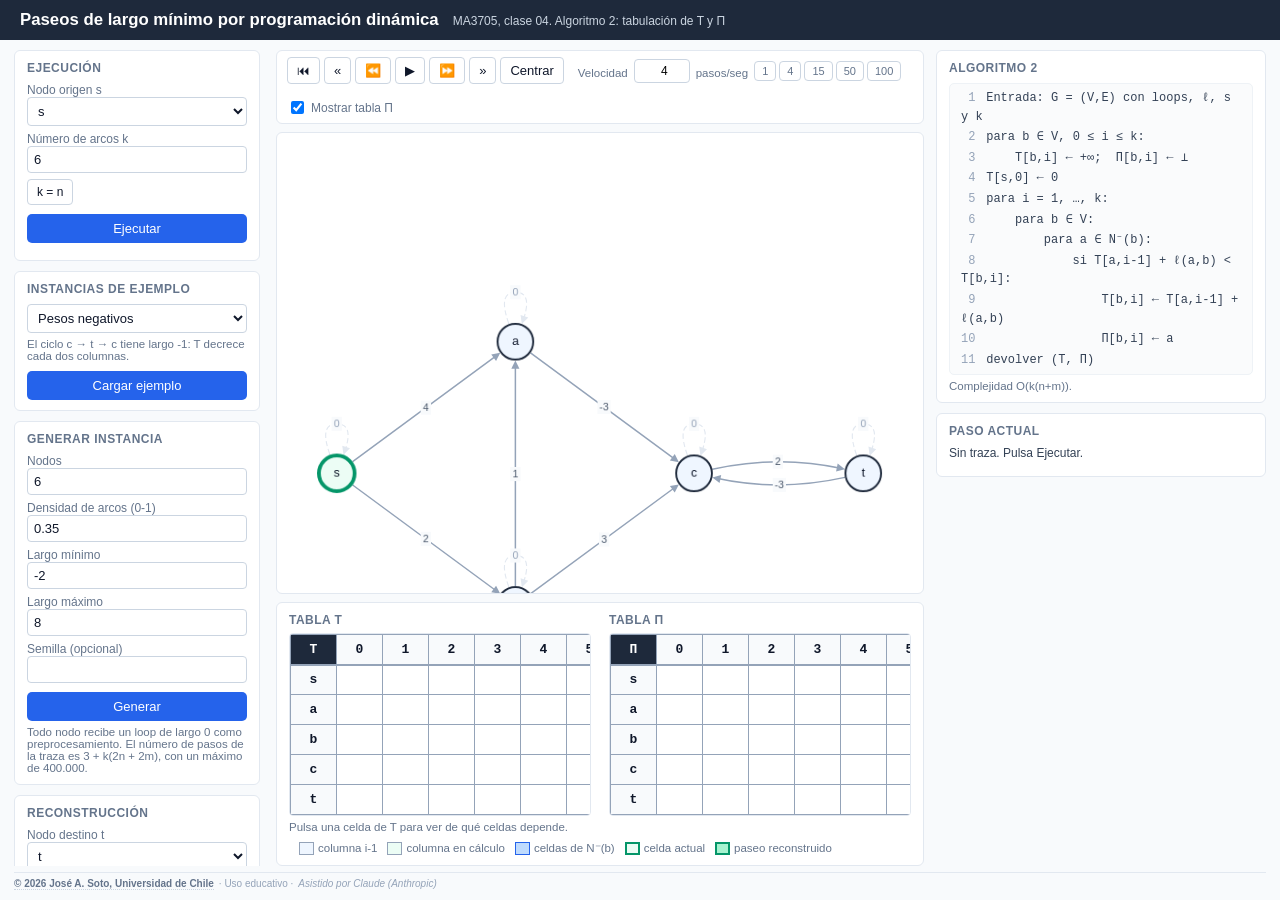
==== docs/dp/index.html @ f5203ad5 "dp: marcar el paseo reconstruido en el digrafo y en las tablas El paseo se marca solo al terminar el" ====
<!DOCTYPE html>
<html lang="es">
<head>
<meta charset="utf-8">
<meta name="viewport" content="width=device-width, initial-scale=1">
<title>Programación dinámica: paseos de largo mínimo</title>
<meta http-equiv="Content-Security-Policy"
      content="default-src 'self'; script-src 'self'; style-src 'self' 'unsafe-inline'; img-src 'self' data:; connect-src 'none'; base-uri 'none'; form-action 'none'; object-src 'none'">
<link rel="stylesheet" href="css/estilo.css?v=9">
<script src="../js/cytoscape.min.js?v=3.30.2"></script>
</head>
<body>
<div class="app">
  <header class="cabecera">
    <h1>Paseos de largo mínimo por programación dinámica</h1>
    <span class="subtitulo">MA3705, clase 04. Algoritmo 2: tabulación de T y &Pi;</span>
  </header>

  <div class="fila">
    <div class="columna-controles">
      <section class="panel">
        <h2>Ejecución</h2>
        <label for="dd-origen">Nodo origen s</label>
        <select id="dd-origen"></select>
        <label for="in-k">Número de arcos k</label>
        <input id="in-k" type="number" min="0" max="200" step="1" value="6">
        <button id="btn-k-igual-n" type="button" title="Usar k igual al número de nodos">k = n</button>
        <button id="btn-ejecutar" class="btn-primario">Ejecutar</button>
        <div id="txt-resultado" class="txt-estado"></div>
      </section>

      <section class="panel">
        <h2>Instancias de ejemplo</h2>
        <select id="dd-ejemplo"></select>
        <div id="txt-ejemplo" class="txt-ayuda"></div>
        <button id="btn-ejemplo" class="btn-primario">Cargar ejemplo</button>
      </section>

      <section class="panel">
        <h2>Generar instancia</h2>
        <label for="in-n">Nodos</label>
        <input id="in-n" type="number" min="2" max="200" step="1" value="6">
        <label for="in-densidad">Densidad de arcos (0-1)</label>
        <input id="in-densidad" type="number" min="0" max="1" step="0.05" value="0.35">
        <label for="in-largo-min">Largo mínimo</label>
        <input id="in-largo-min" type="number" step="1" value="-2">
        <label for="in-largo-max">Largo máximo</label>
        <input id="in-largo-max" type="number" step="1" value="8">
        <label for="in-semilla">Semilla (opcional)</label>
        <input id="in-semilla" type="number">
        <button id="btn-generar" class="btn-primario">Generar</button>
        <div id="txt-generar"></div>
        <div class="txt-ayuda">Todo nodo recibe un loop de largo 0 como preprocesamiento.
          El número de pasos de la traza es 3 + k(2n + 2m), con un máximo de 400.000.</div>
      </section>

      <section class="panel">
        <h2>Reconstrucción</h2>
        <label for="dd-destino">Nodo destino t</label>
        <select id="dd-destino"></select>
        <div id="txt-paseo" class="txt-ayuda">Disponible al terminar el cálculo.</div>
        <div class="txt-ayuda">El paseo queda marcado en el digrafo y en las tablas.</div>
      </section>

      <section class="panel">
        <h2>Archivo</h2>
        <label class="btn-archivo">Cargar JSON<input id="in-cargar" type="file" accept=".json" hidden></label>
        <button id="btn-guardar">Guardar JSON</button>
        <button id="btn-tabla-csv">Tabla T en CSV</button>
        <div id="txt-archivo" class="txt-estado"></div>
      </section>
    </div>

    <div class="columna-centro">
      <div class="barra">
        <div class="grupo-botones">
          <button id="btn-reiniciar" title="Reiniciar">&#9198;</button>
          <button id="btn-col-anterior" title="Columna anterior">&laquo;</button>
          <button id="btn-anterior" title="Paso anterior">&#9194;</button>
          <button id="btn-play" title="Reproducir o pausar">&#9654;</button>
          <button id="btn-siguiente" title="Paso siguiente">&#9193;</button>
          <button id="btn-col-siguiente" title="Columna siguiente">&raquo;</button>
          <button id="btn-centrar" title="Centrar el grafo">Centrar</button>
        </div>
        <div class="grupo-velocidad">
          <span class="txt-ayuda">Velocidad</span>
          <input id="in-velocidad" type="number" min="1" max="100" step="1" class="entrada-velocidad">
          <span class="txt-ayuda">pasos/seg</span>
          <div id="atajos-velocidad" class="atajos"></div>
        </div>
        <label class="opcion"><input id="chk-pi" type="checkbox" checked> Mostrar tabla &Pi;</label>
      </div>

      <div id="cyto"></div>

      <div class="panel panel-tabla">
        <div class="par-tablas">
          <div class="bloque-tabla">
            <h2>Tabla T</h2>
            <div class="tabla-envoltura"><table id="tabla-t"></table></div>
          </div>
          <div class="bloque-tabla" id="bloque-pi">
            <h2>Tabla &Pi;</h2>
            <div class="tabla-envoltura"><table id="tabla-pi"></table></div>
          </div>
        </div>
        <div id="txt-seleccion" class="txt-ayuda">Pulsa una celda para ver de qué celdas depende.</div>
        <div class="leyenda">
          <span class="muestra col-previa"></span> columna i-1
          <span class="muestra col-actual"></span> columna en cálculo
          <span class="muestra vecina"></span> celdas de N&#8315;(b)
          <span class="muestra activa"></span> celda actual
          <span class="muestra paseo"></span> paseo reconstruido
        </div>
      </div>
    </div>

    <div class="columna-derecha">
      <section class="panel panel-codigo">
        <h2>Algoritmo 2</h2>
        <div id="pseudocodigo" class="bloque-codigo"></div>
        <div class="txt-ayuda">Complejidad O(k(n+m)).</div>
      </section>
      <section class="panel">
        <h2>Paso actual</h2>
        <div id="txt-paso" class="txt-estado"></div>
        <div id="txt-detalle" class="txt-detalle"></div>
      </section>
    </div>
  </div>

  <footer class="pie">
    <a class="pie-credito" href="https://github.com/joseasoto-uchile/algoritmos-combinatoriales/blob/main/LICENSE"
       target="_blank" rel="noopener noreferrer">&copy; 2026 Jos&eacute; A. Soto, Universidad de Chile</a>
    <span>&middot; Uso educativo &middot;</span>
    <span class="pie-asistencia">Asistido por Claude (Anthropic)</span>
  </footer>
</div>

<script src="js/digrafo.js?v=9"></script>
<script src="js/dp.js?v=9"></script>
<script src="js/ejemplos.js?v=9"></script>
<script src="js/viz.js?v=9"></script>
<script src="js/app.js?v=9"></script>
</body>
</html>
---- docs/dp/css/estilo.css ----
/* Paleta de las diapositivas de la clase 04. */
:root {
    --fondo: #F8FAFC;
    --texto: #0F172A;
    --azul-oscuro: #1E293B;
    --azul-medio: #2563EB;
    --celeste: #EFF6FF;
    --celeste-fuerte: #BFDBFE;
    --verde: #059669;
    --verde-suave: #ECFDF5;
    --verde-medio: #A7F3D0;
    --naranja: #DC2626;
    --naranja-suave: #FEF2F2;
    --gris: #E2E8F0;
    --gris-texto: #64748B;
}

* { box-sizing: border-box; }

html, body { height: 100%; margin: 0; }

body {
    font-family: -apple-system, "Segoe UI", Roboto, sans-serif;
    background: var(--fondo);
    color: var(--texto);
    font-size: 14px;
}

.app {
    height: 100vh;
    min-height: 700px;
    padding: 0 14px 10px;
    display: flex;
    flex-direction: column;
}

.cabecera {
    background: var(--azul-oscuro);
    color: #fff;
    margin: 0 -14px 10px;
    padding: 10px 20px;
    display: flex;
    align-items: baseline;
    gap: 14px;
    flex-wrap: wrap;
}

.cabecera h1 { font-size: 1.05rem; margin: 0; }
.cabecera .subtitulo { font-size: 12px; color: #CBD5E1; }

.fila {
    display: flex;
    gap: 12px;
    flex: 1;
    min-height: 0;
}

.columna-controles {
    flex: 0 0 250px;
    overflow-y: auto;
    display: flex;
    flex-direction: column;
    gap: 10px;
    padding-right: 4px;
}

.columna-centro {
    flex: 1 1 auto;
    min-width: 380px;
    display: flex;
    flex-direction: column;
    gap: 8px;
    min-height: 0;
}

.columna-derecha {
    flex: 0 0 330px;
    display: flex;
    flex-direction: column;
    gap: 10px;
    min-height: 0;
    overflow-y: auto;
}

.panel {
    background: #fff;
    border: 1px solid var(--gris);
    border-radius: 6px;
    padding: 10px 12px;
}

.panel h2 {
    margin: 0 0 8px;
    font-size: 12px;
    text-transform: uppercase;
    letter-spacing: 0.04em;
    color: var(--gris-texto);
}

.panel label { display: block; font-size: 12px; color: var(--gris-texto); margin-top: 6px; }

.panel input[type="number"], .panel select {
    width: 100%;
    padding: 5px 6px;
    border: 1px solid #CBD5E1;
    border-radius: 4px;
    font-size: 13px;
    background: #fff;
    color: var(--texto);
}

.btn-primario {
    margin-top: 9px;
    width: 100%;
    background: var(--azul-medio);
    color: #fff;
    border: none;
    border-radius: 5px;
    padding: 7px 10px;
    cursor: pointer;
    font-size: 13px;
}

.btn-primario:hover { background: #1D4ED8; }

.panel button:not(.btn-primario) {
    margin-top: 6px;
    padding: 5px 9px;
    border: 1px solid #CBD5E1;
    border-radius: 4px;
    background: #fff;
    cursor: pointer;
    font-size: 12px;
    color: var(--texto);
}

.btn-archivo {
    display: inline-block;
    margin-top: 6px;
    padding: 5px 9px;
    border: 1px solid #CBD5E1;
    border-radius: 4px;
    cursor: pointer;
    font-size: 12px;
    background: #fff;
}

.txt-estado { margin-top: 7px; font-size: 12px; color: #334155; }
.txt-ayuda { font-size: 11.5px; color: var(--gris-texto); margin-top: 5px; }

.txt-error {
    margin-top: 7px;
    font-size: 12px;
    color: var(--naranja);
    background: var(--naranja-suave);
    border-left: 3px solid var(--naranja);
    padding: 5px 7px;
    border-radius: 3px;
}

.txt-formula {
    margin-top: 6px;
    font-family: Consolas, "Courier New", monospace;
    font-size: 12px;
    color: var(--azul-medio);
    background: var(--celeste);
    border: 1px solid var(--celeste-fuerte);
    border-radius: 4px;
    padding: 5px 7px;
}

.txt-detalle {
    margin-top: 6px;
    font-family: Consolas, "Courier New", monospace;
    font-size: 12px;
    line-height: 1.5;
    color: #334155;
}

/* --- Barra de control --- */
.barra {
    flex: 0 0 auto;
    background: #fff;
    border: 1px solid var(--gris);
    border-radius: 6px;
    padding: 6px 10px;
    display: flex;
    align-items: center;
    gap: 14px;
    flex-wrap: wrap;
}

.grupo-botones { display: flex; gap: 4px; }

.grupo-botones button {
    padding: 5px 9px;
    border: 1px solid #CBD5E1;
    border-radius: 4px;
    background: #fff;
    cursor: pointer;
    font-size: 13px;
    color: var(--texto);
}

.grupo-botones button:hover { border-color: var(--azul-medio); color: var(--azul-medio); }

.grupo-velocidad { display: flex; align-items: center; gap: 6px; }

.entrada-velocidad {
    width: 56px;
    padding: 4px 6px;
    border: 1px solid #CBD5E1;
    border-radius: 4px;
    text-align: right;
    font-size: 12px;
}

.atajos { display: flex; gap: 3px; }

.atajos button {
    padding: 3px 7px;
    font-size: 11px;
    border: 1px solid #CBD5E1;
    border-radius: 4px;
    background: #fff;
    cursor: pointer;
    color: var(--gris-texto);
}

.atajos button:hover { border-color: var(--azul-medio); color: var(--azul-medio); }

.opcion { font-size: 12px; color: var(--gris-texto); display: flex; align-items: center; gap: 4px; }

#cyto {
    flex: 1 1 auto;
    min-height: 220px;
    background: #fff;
    border: 1px solid var(--gris);
    border-radius: 6px;
}

/* --- Tablas T y Pi --- */

/* El panel no debe crecer con el tamano de las tablas: con k grande o muchos
   nodos empujaria el grafo fuera de la vista. Se limita su alto y el
   desplazamiento ocurre dentro de cada tabla. */
.panel-tabla {
    flex: 0 0 auto;
    max-height: 44vh;
    display: flex;
    flex-direction: column;
    min-height: 0;
}

.par-tablas {
    display: flex;
    gap: 18px;
    align-items: flex-start;
    flex: 1;
    min-height: 0;
    overflow: hidden;
}

.bloque-tabla {
    min-width: 0;
    display: flex;
    flex-direction: column;
    min-height: 0;
    max-height: 100%;
}

.bloque-tabla[hidden] { display: none; }
.bloque-tabla h2 { margin: 0 0 6px; flex: 0 0 auto; }

.tabla-envoltura {
    overflow: auto;
    min-height: 0;
    flex: 1;
    border: 1px solid var(--gris);
    border-radius: 4px;
}

/* Encabezados fijos: al desplazarse por una tabla grande se conserva la
   referencia de nodo y de columna. */
#tabla-t thead th, #tabla-pi thead th { position: sticky; top: 0; z-index: 2; }
#tabla-t th.fila-nodo, #tabla-pi th.fila-nodo { position: sticky; left: 0; z-index: 1; }
#tabla-t thead th.esquina, #tabla-pi thead th.esquina { left: 0; z-index: 3; }

/* Celdas que aun conservan el valor inicial de la primera linea del
   algoritmo, frente a las que el algoritmo ya fijo. */
#tabla-t td.pendiente, #tabla-pi td.pendiente { color: #CBD5E1; }

#tabla-t, #tabla-pi {
    border-collapse: collapse;
    font-family: Consolas, "Courier New", monospace;
    font-size: 13px;
}

#tabla-t th, #tabla-t td,
#tabla-pi th, #tabla-pi td {
    border: 1px solid #94A3B8;
    min-width: 46px;
    height: 30px;
    text-align: center;
    padding: 2px 6px;
}

#tabla-t thead th, #tabla-pi thead th {
    background: var(--fondo);
    font-weight: 700;
    border-bottom-width: 2px;
}

#tabla-t thead th.esquina, #tabla-pi thead th.esquina { background: var(--azul-oscuro); color: #fff; }
#tabla-t th.fila-nodo, #tabla-pi th.fila-nodo { background: var(--fondo); font-weight: 700; }
#tabla-t tbody td, #tabla-pi tbody td { background: #fff; cursor: pointer; }
#tabla-t tbody td:hover, #tabla-pi tbody td:hover { outline: 2px solid var(--azul-medio); outline-offset: -2px; }
#tabla-t td.infinito, #tabla-pi td.indefinido { color: var(--gris-texto); }

/* Columna que consulta el algoritmo y columna en cálculo. */
#tabla-t td.columna-previa, #tabla-pi td.columna-previa { background: var(--celeste); }
#tabla-t thead th.columna-actual, #tabla-pi thead th.columna-actual { background: var(--verde-suave); color: var(--verde); }

/* Celda en cálculo y celda de la que se lee el valor. */
#tabla-t td.celda-activa, #tabla-pi td.celda-activa {
    background: var(--verde-suave);
    border: 2px solid var(--verde);
    font-weight: 700;
}

#tabla-t td.celda-fuente, #tabla-pi td.celda-fuente {
    background: var(--celeste-fuerte);
    border: 2px solid var(--azul-medio);
}

/* Celda que el paseo reconstruido ocupa en cada columna. Va antes de la
   selección manual para que una celda pulsada conserve su propio resaltado. */
#tabla-t td.celda-paseo, #tabla-pi td.celda-paseo {
    background: var(--verde-medio);
    border: 2px solid var(--verde);
    font-weight: 700;
}

/* Selección manual: celda pulsada y las celdas de N-(b) en la columna previa. */
#tabla-t td.celda-seleccionada, #tabla-pi td.celda-seleccionada {
    background: var(--verde-suave);
    border: 2px solid var(--verde);
    font-weight: 700;
}

#tabla-t td.celda-vecina, #tabla-pi td.celda-vecina {
    background: var(--celeste-fuerte);
    border: 2px solid var(--azul-medio);
}

.leyenda {
    margin-top: 8px;
    font-size: 11.5px;
    color: var(--gris-texto);
    display: flex;
    align-items: center;
    flex-wrap: wrap;
}

.leyenda .muestra {
    display: inline-block;
    width: 15px;
    height: 13px;
    border: 1px solid #94A3B8;
    vertical-align: middle;
    margin: 0 4px 0 10px;
}

.leyenda .col-previa { background: var(--celeste); }
.leyenda .col-actual { background: var(--verde-suave); }
.leyenda .vecina { background: var(--celeste-fuerte); border-color: var(--azul-medio); }
.leyenda .activa { background: var(--verde-suave); border: 2px solid var(--verde); }
.leyenda .paseo { background: var(--verde-medio); border: 2px solid var(--verde); }

/* --- Pseudocódigo --- */
.panel-codigo { flex: 0 0 auto; }

.bloque-codigo {
    font-family: Consolas, "Courier New", monospace;
    font-size: 12px;
    line-height: 1.55;
    background: #FAFBFC;
    border: 1px solid #EEF2F6;
    border-radius: 5px;
    padding: 4px 0;
}

.linea-codigo {
    padding: 1px 8px;
    white-space: pre-wrap;
    color: #334155;
    border-left: 3px solid transparent;
}

.num-linea { display: inline-block; width: 18px; color: #94A3B8; user-select: none; }

.linea-activa {
    background: #FEF9C3;
    border-left-color: #CA8A04;
    color: var(--texto);
    font-weight: 600;
}

/* --- Pie --- */
.pie {
    flex: 0 0 auto;
    display: flex;
    flex-wrap: wrap;
    gap: 0 5px;
    margin-top: 6px;
    padding-top: 5px;
    border-top: 1px solid var(--gris);
    font-size: 10px;
    color: #94A3B8;
}

.pie-credito {
    color: var(--gris-texto);
    font-weight: 600;
    text-decoration: none;
    border-bottom: 1px dotted #CBD5E1;
}

.pie-credito:hover { color: var(--azul-medio); }
.pie-asistencia { font-style: italic; }

/* En ventanas estrechas las tres columnas no caben en una fila. */
@media (max-width: 1100px) {
    .app { height: auto; min-height: 100vh; }
    .fila { flex-direction: column; }
    .columna-controles, .columna-derecha { flex: 0 0 auto; width: 100%; overflow-y: visible; }
    .columna-centro { flex: 0 0 auto; width: 100%; }
    #cyto { min-height: 380px; }
}
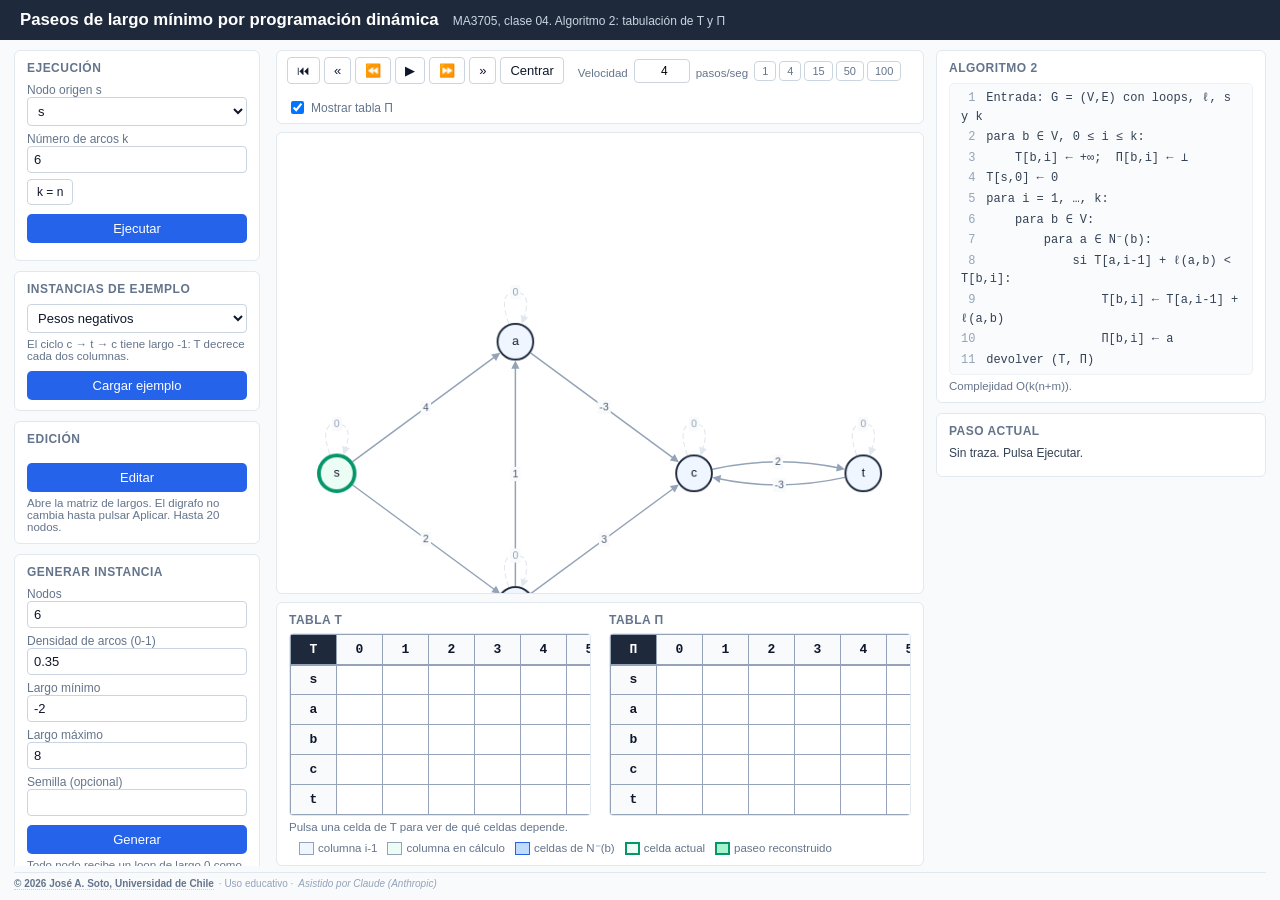
==== commit 92466625: "dp: editor de la instancia por matriz de largos El boton Editar abre un dialogo con la matriz n x n " ====
--- a/docs/dp/index.html
+++ b/docs/dp/index.html
@@ -6,7 +6,7 @@
 <title>Programación dinámica: paseos de largo mínimo</title>
 <meta http-equiv="Content-Security-Policy"
       content="default-src 'self'; script-src 'self'; style-src 'self' 'unsafe-inline'; img-src 'self' data:; connect-src 'none'; base-uri 'none'; form-action 'none'; object-src 'none'">
-<link rel="stylesheet" href="css/estilo.css?v=9">
+<link rel="stylesheet" href="css/estilo.css?v=10">
 <script src="../js/cytoscape.min.js?v=3.30.2"></script>
 </head>
 <body>
@@ -34,6 +34,13 @@
         <select id="dd-ejemplo"></select>
         <div id="txt-ejemplo" class="txt-ayuda"></div>
         <button id="btn-ejemplo" class="btn-primario">Cargar ejemplo</button>
+      </section>
+
+      <section class="panel">
+        <h2>Edición</h2>
+        <button id="btn-editar" class="btn-primario">Editar</button>
+        <div class="txt-ayuda">Abre la matriz de largos. El digrafo no cambia
+          hasta pulsar Aplicar. Hasta 20 nodos.</div>
       </section>
 
       <section class="panel">
@@ -137,10 +144,31 @@
   </footer>
 </div>
 
-<script src="js/digrafo.js?v=9"></script>
-<script src="js/dp.js?v=9"></script>
-<script src="js/ejemplos.js?v=9"></script>
-<script src="js/viz.js?v=9"></script>
-<script src="js/app.js?v=9"></script>
+<dialog id="dlg-editor">
+  <h2>Matriz de largos</h2>
+  <p class="txt-ayuda">Cada casilla es el largo del arco de la fila hacia la
+    columna. Una casilla vacía significa que el arco no existe. La diagonal son
+    los loops de largo 0 del preprocesamiento y no se edita. Los nombres de los
+    nodos se escriben en la primera columna.</p>
+  <div class="editor-barra">
+    <button id="btn-editor-agregar" type="button">Agregar nodo</button>
+    <span id="txt-editor-n" class="txt-ayuda"></span>
+  </div>
+  <div class="editor-envoltura">
+    <table id="tabla-editor"></table>
+  </div>
+  <div id="txt-editor"></div>
+  <div class="editor-pie">
+    <button id="btn-editor-cancelar" type="button">Cancelar</button>
+    <button id="btn-editor-aplicar" type="button" class="btn-primario">Aplicar</button>
+  </div>
+</dialog>
+
+<script src="js/digrafo.js?v=10"></script>
+<script src="js/dp.js?v=10"></script>
+<script src="js/ejemplos.js?v=10"></script>
+<script src="js/viz.js?v=10"></script>
+<script src="js/editor.js?v=10"></script>
+<script src="js/app.js?v=10"></script>
 </body>
 </html>
--- a/docs/dp/css/estilo.css
+++ b/docs/dp/css/estilo.css
@@ -437,3 +437,117 @@
     .columna-centro { flex: 0 0 auto; width: 100%; }
     #cyto { min-height: 380px; }
 }
+
+/* --- Editor de la matriz de largos --- */
+#dlg-editor {
+    border: 1px solid var(--gris);
+    border-radius: 8px;
+    padding: 16px 18px;
+    max-width: 92vw;
+    max-height: 88vh;
+    background: #fff;
+    color: var(--texto);
+    box-shadow: 0 10px 30px rgba(15, 23, 42, 0.18);
+}
+
+#dlg-editor::backdrop { background: rgba(15, 23, 42, 0.45); }
+#dlg-editor h2 { margin: 0 0 6px; font-size: 15px; }
+#dlg-editor p { margin: 0 0 10px; max-width: 62ch; }
+
+.editor-barra {
+    display: flex;
+    align-items: center;
+    gap: 10px;
+    margin-bottom: 8px;
+}
+
+.editor-barra button {
+    padding: 5px 9px;
+    border: 1px solid #CBD5E1;
+    border-radius: 4px;
+    background: #fff;
+    cursor: pointer;
+    font-size: 12px;
+    color: var(--texto);
+}
+
+.editor-barra button:disabled { color: #CBD5E1; cursor: default; }
+
+.editor-envoltura {
+    overflow: auto;
+    max-height: 56vh;
+    border: 1px solid var(--gris);
+    border-radius: 4px;
+}
+
+#tabla-editor {
+    border-collapse: collapse;
+    font-family: Consolas, "Courier New", monospace;
+    font-size: 13px;
+}
+
+#tabla-editor th, #tabla-editor td {
+    border: 1px solid #94A3B8;
+    padding: 0;
+    text-align: center;
+}
+
+#tabla-editor thead th {
+    position: sticky;
+    top: 0;
+    z-index: 2;
+    background: var(--fondo);
+    font-weight: 700;
+    padding: 3px 6px;
+    min-width: 54px;
+}
+
+#tabla-editor thead th.esquina { background: var(--azul-oscuro); color: #fff; left: 0; z-index: 3; }
+#tabla-editor tbody th { position: sticky; left: 0; z-index: 1; background: var(--fondo); }
+
+#tabla-editor input {
+    width: 54px;
+    height: 26px;
+    border: none;
+    background: transparent;
+    text-align: center;
+    font-family: inherit;
+    font-size: 13px;
+    color: var(--texto);
+}
+
+#tabla-editor input:focus { outline: 2px solid var(--azul-medio); outline-offset: -2px; }
+#tabla-editor input.nombre-nodo { font-weight: 700; }
+#tabla-editor input.celda-loop { color: var(--gris-texto); background: var(--fondo); }
+
+#tabla-editor .celda-borrar { border: none; }
+
+#tabla-editor .celda-borrar button {
+    border: none;
+    background: transparent;
+    color: var(--gris-texto);
+    cursor: pointer;
+    font-size: 15px;
+    padding: 0 7px;
+}
+
+#tabla-editor .celda-borrar button:hover { color: var(--naranja); }
+
+.editor-pie {
+    display: flex;
+    justify-content: flex-end;
+    gap: 8px;
+    margin-top: 12px;
+}
+
+.editor-pie .btn-primario { width: auto; margin-top: 0; }
+
+.editor-pie button:not(.btn-primario) {
+    padding: 7px 14px;
+    border: 1px solid #CBD5E1;
+    border-radius: 5px;
+    background: #fff;
+    cursor: pointer;
+    font-size: 13px;
+    color: var(--texto);
+}
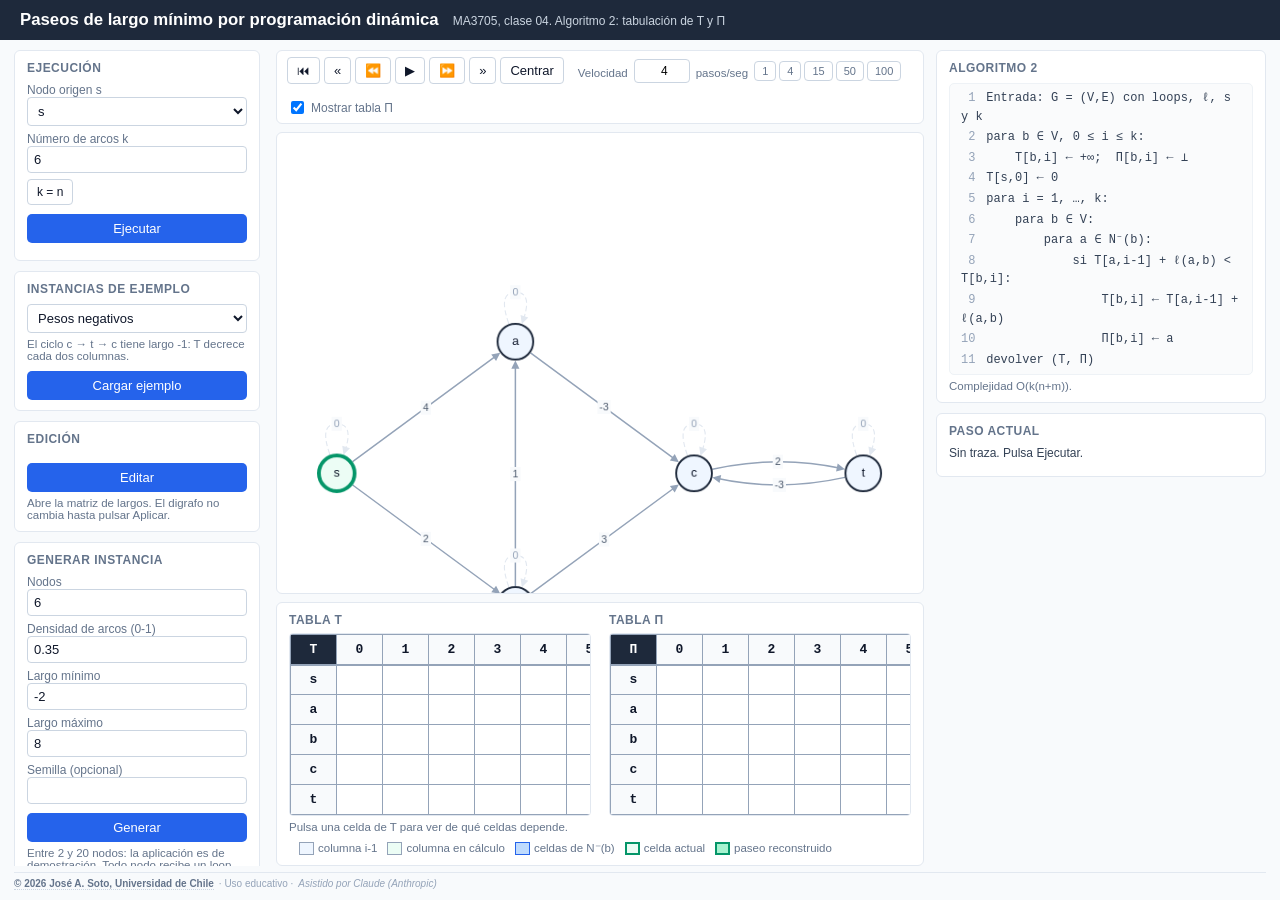
==== commit 6b8c95fb: "dp: el tope de 20 nodos rige en toda la aplicacion NODOS_MAXIMO baja de 200 a 20 y el editor deja de" ====
--- a/docs/dp/index.html
+++ b/docs/dp/index.html
@@ -6,7 +6,7 @@
 <title>Programación dinámica: paseos de largo mínimo</title>
 <meta http-equiv="Content-Security-Policy"
       content="default-src 'self'; script-src 'self'; style-src 'self' 'unsafe-inline'; img-src 'self' data:; connect-src 'none'; base-uri 'none'; form-action 'none'; object-src 'none'">
-<link rel="stylesheet" href="css/estilo.css?v=10">
+<link rel="stylesheet" href="css/estilo.css?v=11">
 <script src="../js/cytoscape.min.js?v=3.30.2"></script>
 </head>
 <body>
@@ -40,13 +40,13 @@
         <h2>Edición</h2>
         <button id="btn-editar" class="btn-primario">Editar</button>
         <div class="txt-ayuda">Abre la matriz de largos. El digrafo no cambia
-          hasta pulsar Aplicar. Hasta 20 nodos.</div>
+          hasta pulsar Aplicar.</div>
       </section>
 
       <section class="panel">
         <h2>Generar instancia</h2>
         <label for="in-n">Nodos</label>
-        <input id="in-n" type="number" min="2" max="200" step="1" value="6">
+        <input id="in-n" type="number" min="2" max="20" step="1" value="6">
         <label for="in-densidad">Densidad de arcos (0-1)</label>
         <input id="in-densidad" type="number" min="0" max="1" step="0.05" value="0.35">
         <label for="in-largo-min">Largo mínimo</label>
@@ -57,8 +57,9 @@
         <input id="in-semilla" type="number">
         <button id="btn-generar" class="btn-primario">Generar</button>
         <div id="txt-generar"></div>
-        <div class="txt-ayuda">Todo nodo recibe un loop de largo 0 como preprocesamiento.
-          El número de pasos de la traza es 3 + k(2n + 2m), con un máximo de 400.000.</div>
+        <div class="txt-ayuda">Entre 2 y 20 nodos: la aplicación es de demostración.
+          Todo nodo recibe un loop de largo 0 como preprocesamiento. El número de
+          pasos de la traza es 3 + k(2n + 2m + 2), con un máximo de 400.000.</div>
       </section>
 
       <section class="panel">
@@ -164,11 +165,11 @@
   </div>
 </dialog>
 
-<script src="js/digrafo.js?v=10"></script>
-<script src="js/dp.js?v=10"></script>
-<script src="js/ejemplos.js?v=10"></script>
-<script src="js/viz.js?v=10"></script>
-<script src="js/editor.js?v=10"></script>
-<script src="js/app.js?v=10"></script>
+<script src="js/digrafo.js?v=11"></script>
+<script src="js/dp.js?v=11"></script>
+<script src="js/ejemplos.js?v=11"></script>
+<script src="js/viz.js?v=11"></script>
+<script src="js/editor.js?v=11"></script>
+<script src="js/app.js?v=11"></script>
 </body>
 </html>
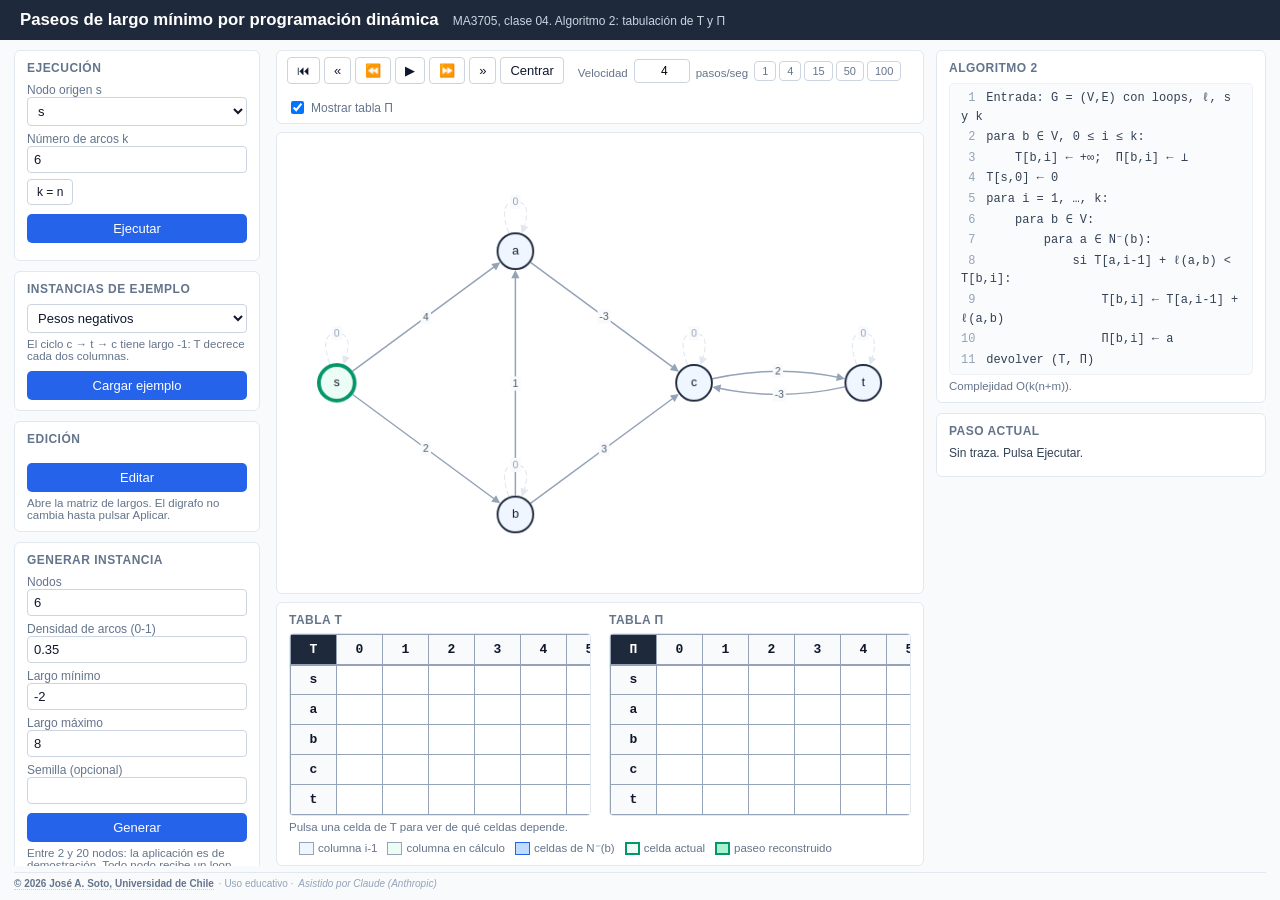
==== commit 92fa3245: "El grafo aparece encuadrado al abrir las dos aplicaciones Cytoscape guarda el tamano del contenedor " ====
--- a/docs/dp/index.html
+++ b/docs/dp/index.html
@@ -6,7 +6,7 @@
 <title>Programación dinámica: paseos de largo mínimo</title>
 <meta http-equiv="Content-Security-Policy"
       content="default-src 'self'; script-src 'self'; style-src 'self' 'unsafe-inline'; img-src 'self' data:; connect-src 'none'; base-uri 'none'; form-action 'none'; object-src 'none'">
-<link rel="stylesheet" href="css/estilo.css?v=11">
+<link rel="stylesheet" href="css/estilo.css?v=14">
 <script src="../js/cytoscape.min.js?v=3.30.2"></script>
 </head>
 <body>
@@ -165,11 +165,11 @@
   </div>
 </dialog>
 
-<script src="js/digrafo.js?v=11"></script>
-<script src="js/dp.js?v=11"></script>
-<script src="js/ejemplos.js?v=11"></script>
-<script src="js/viz.js?v=11"></script>
-<script src="js/editor.js?v=11"></script>
-<script src="js/app.js?v=11"></script>
+<script src="js/digrafo.js?v=14"></script>
+<script src="js/dp.js?v=14"></script>
+<script src="js/ejemplos.js?v=14"></script>
+<script src="js/viz.js?v=14"></script>
+<script src="js/editor.js?v=14"></script>
+<script src="js/app.js?v=14"></script>
 </body>
 </html>
--- a/docs/dp/css/estilo.css
+++ b/docs/dp/css/estilo.css
@@ -241,9 +241,8 @@
 
 /* --- Tablas T y Pi --- */
 
-/* El panel no debe crecer con el tamano de las tablas: con k grande o muchos
-   nodos empujaria el grafo fuera de la vista. Se limita su alto y el
-   desplazamiento ocurre dentro de cada tabla. */
+/* Alto limitado. El desplazamiento ocurre dentro de cada tabla, de modo que el
+   panel ocupa lo mismo con cualquier k. */
 .panel-tabla {
     flex: 0 0 auto;
     max-height: 44vh;
@@ -333,8 +332,8 @@
     border: 2px solid var(--azul-medio);
 }
 
-/* Celda que el paseo reconstruido ocupa en cada columna. Va antes de la
-   selección manual para que una celda pulsada conserve su propio resaltado. */
+/* Celda que el paseo reconstruido ocupa en cada columna. La selección manual
+   se define después y por tanto tiene prioridad en la cascada. */
 #tabla-t td.celda-paseo, #tabla-pi td.celda-paseo {
     background: var(--verde-medio);
     border: 2px solid var(--verde);
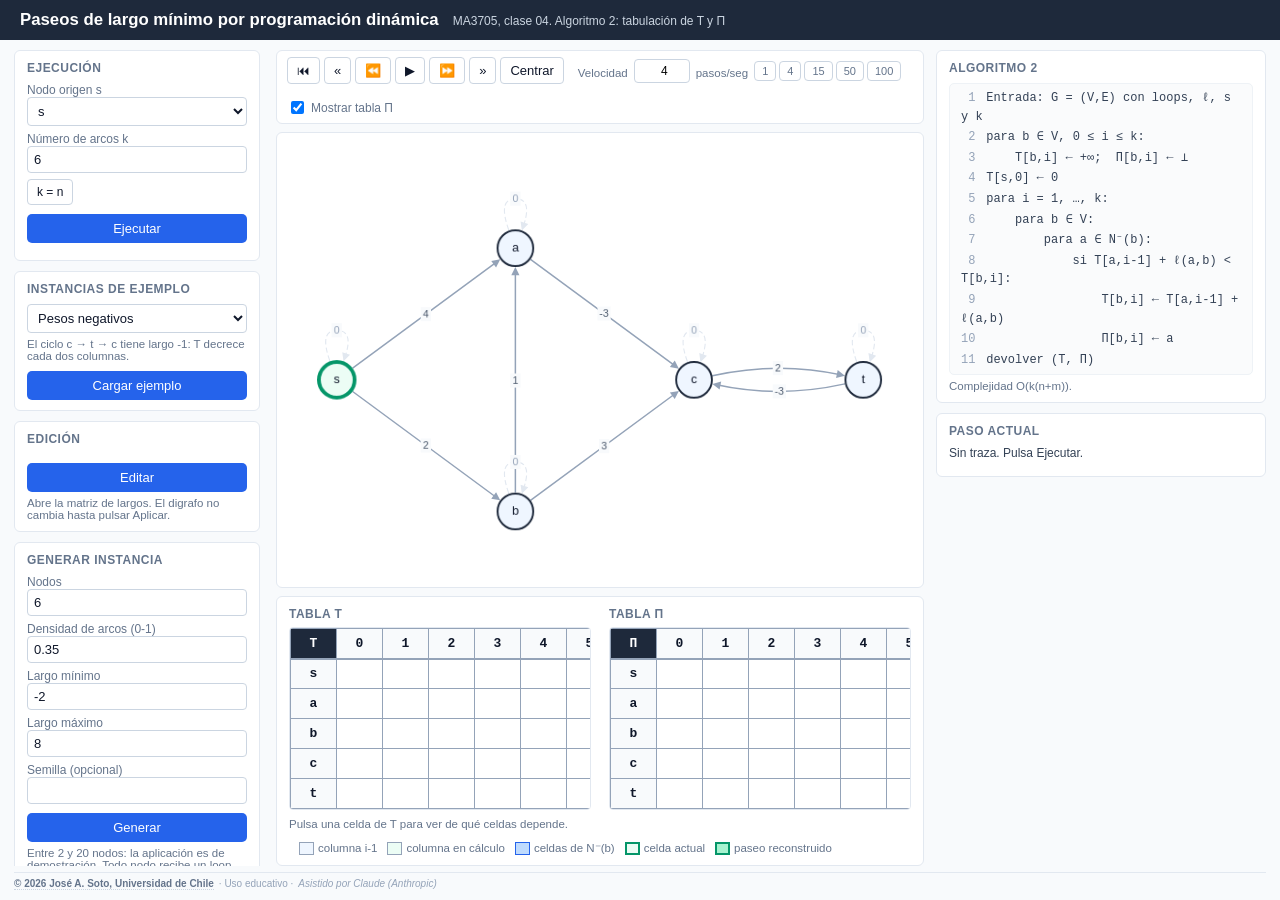
==== commit 77007060: "El texto del paso deja de mover el grafo El texto "Paso N/M: tipo" esta en la barra que va sobre el " ====
--- a/docs/dp/index.html
+++ b/docs/dp/index.html
@@ -6,7 +6,7 @@
 <title>Programación dinámica: paseos de largo mínimo</title>
 <meta http-equiv="Content-Security-Policy"
       content="default-src 'self'; script-src 'self'; style-src 'self' 'unsafe-inline'; img-src 'self' data:; connect-src 'none'; base-uri 'none'; form-action 'none'; object-src 'none'">
-<link rel="stylesheet" href="css/estilo.css?v=14">
+<link rel="stylesheet" href="css/estilo.css?v=17">
 <script src="../js/cytoscape.min.js?v=3.30.2"></script>
 </head>
 <body>
@@ -58,8 +58,7 @@
         <button id="btn-generar" class="btn-primario">Generar</button>
         <div id="txt-generar"></div>
         <div class="txt-ayuda">Entre 2 y 20 nodos: la aplicación es de demostración.
-          Todo nodo recibe un loop de largo 0 como preprocesamiento. El número de
-          pasos de la traza es 3 + k(2n + 2m + 2), con un máximo de 400.000.</div>
+          Todo nodo recibe un loop de largo 0 como preprocesamiento.</div>
       </section>
 
       <section class="panel">
@@ -165,11 +164,11 @@
   </div>
 </dialog>
 
-<script src="js/digrafo.js?v=14"></script>
-<script src="js/dp.js?v=14"></script>
-<script src="js/ejemplos.js?v=14"></script>
-<script src="js/viz.js?v=14"></script>
-<script src="js/editor.js?v=14"></script>
-<script src="js/app.js?v=14"></script>
+<script src="js/digrafo.js?v=16"></script>
+<script src="js/dp.js?v=16"></script>
+<script src="js/ejemplos.js?v=16"></script>
+<script src="js/viz.js?v=16"></script>
+<script src="js/editor.js?v=16"></script>
+<script src="js/app.js?v=16"></script>
 </body>
 </html>
--- a/docs/dp/css/estilo.css
+++ b/docs/dp/css/estilo.css
@@ -550,3 +550,16 @@
     font-size: 13px;
     color: var(--texto);
 }
+
+/* La expresión de la celda seleccionada ocupa siempre una línea de alto. Si
+   saltara de renglón, el panel de tablas crecería y el lienzo del grafo
+   encogería, moviendo el grafo. Una expresión con muchos vecinos no se recorta:
+   se desplaza en horizontal dentro de su propia línea. */
+#txt-seleccion {
+    white-space: nowrap;
+    overflow-x: auto;
+    overflow-y: hidden;
+    line-height: 18px;
+    height: 18px;
+    flex: 0 0 auto;
+}
